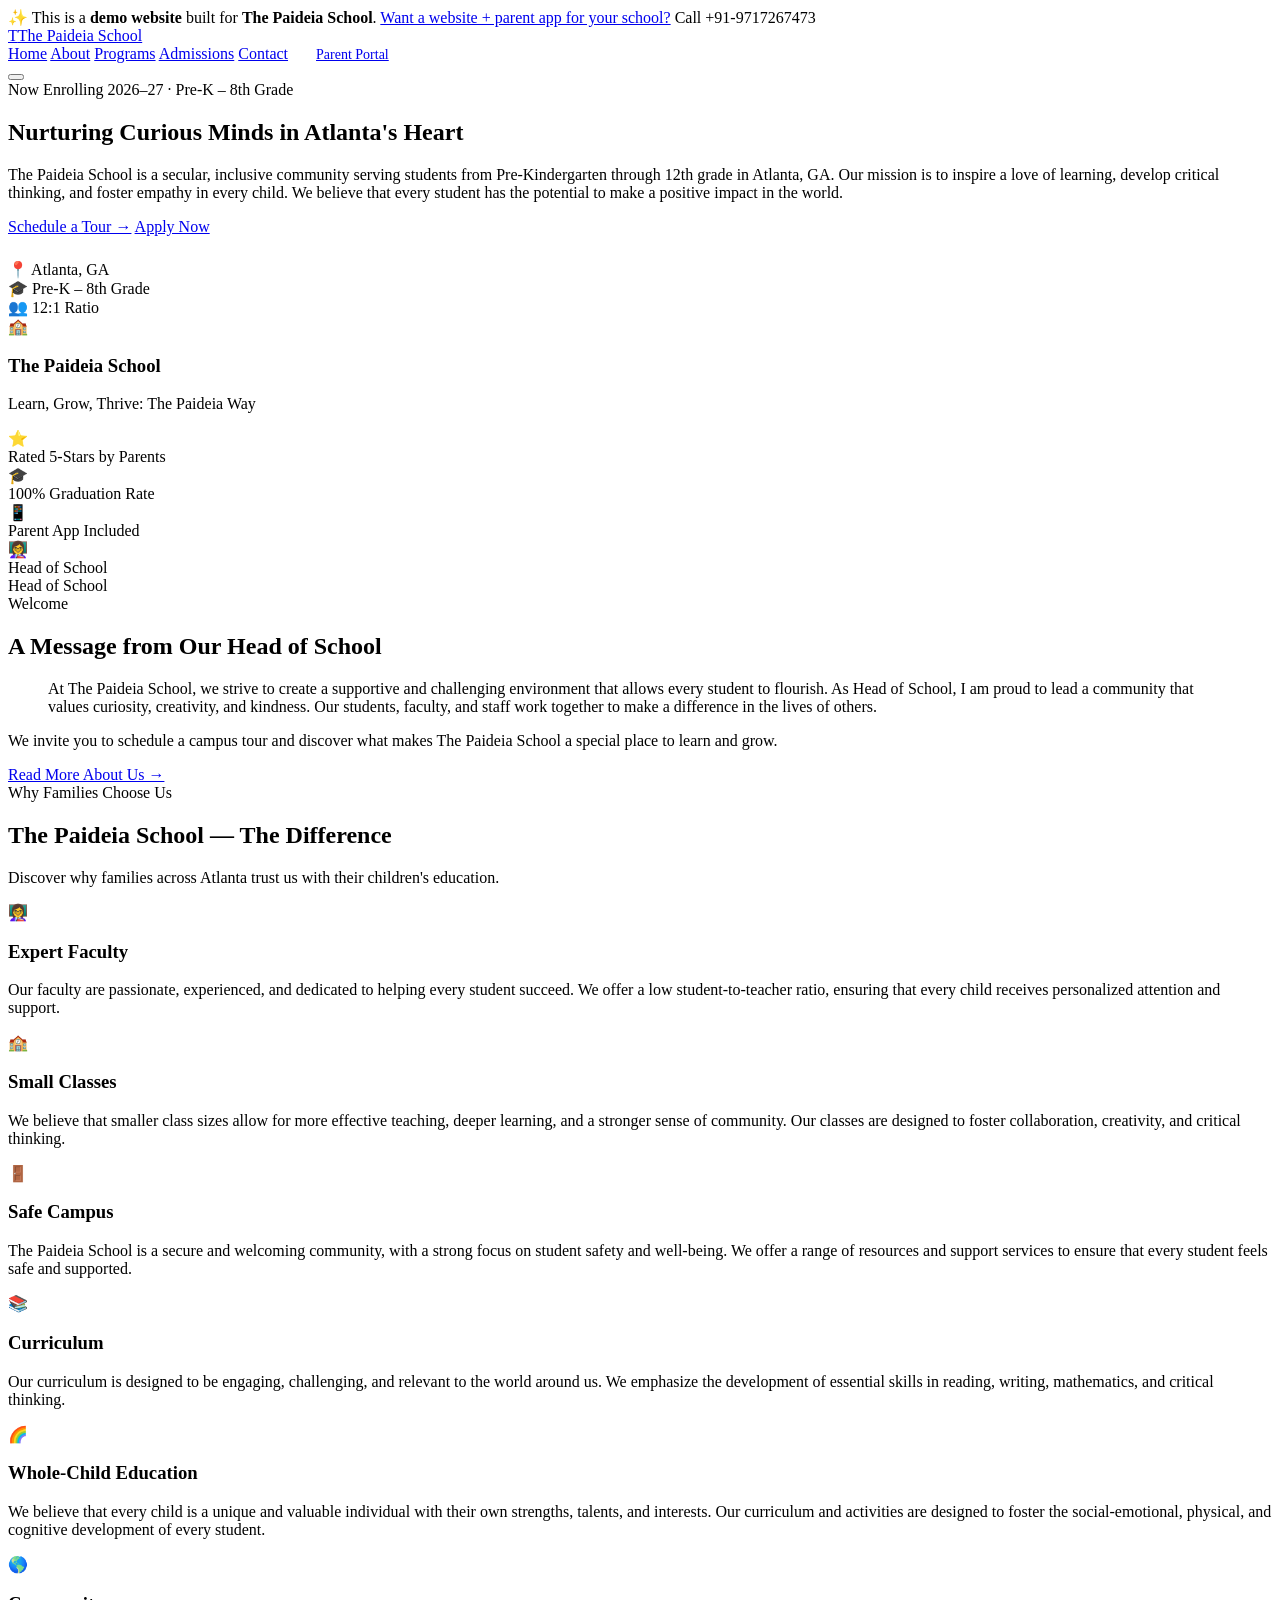
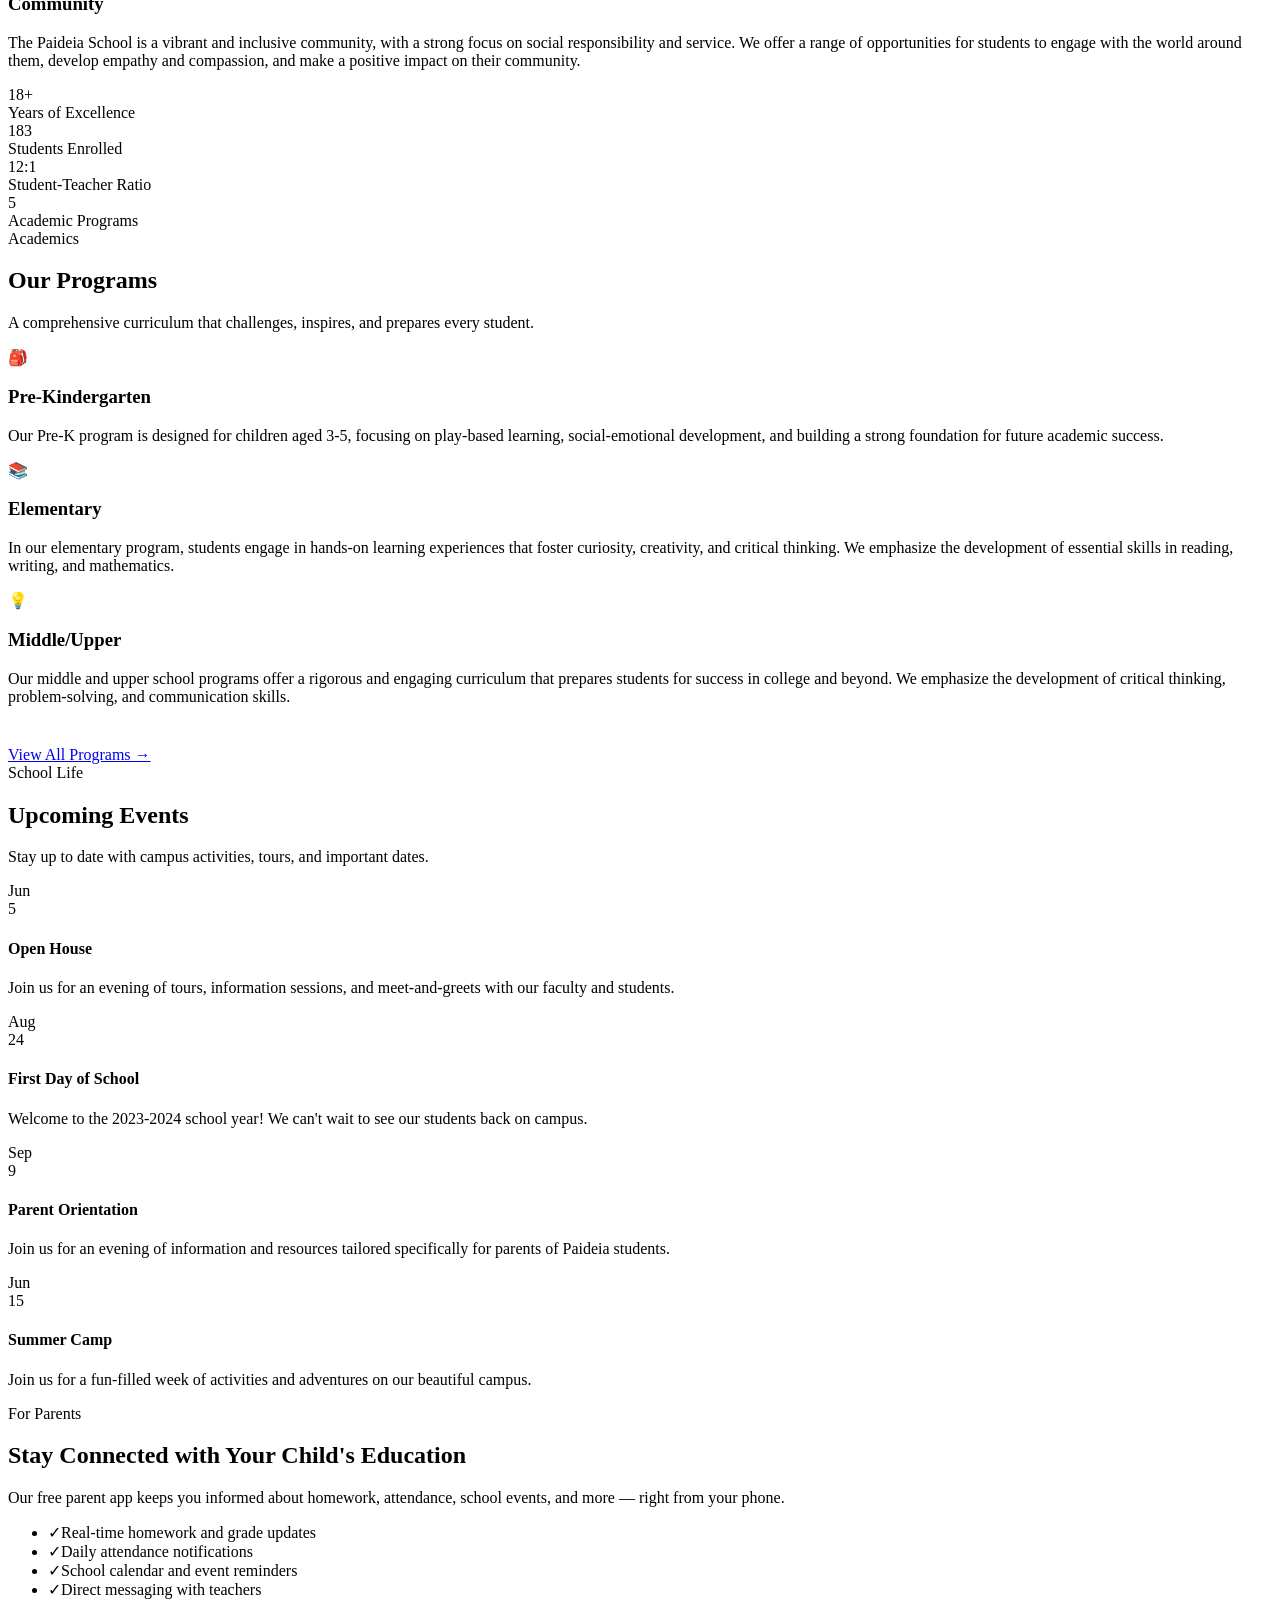
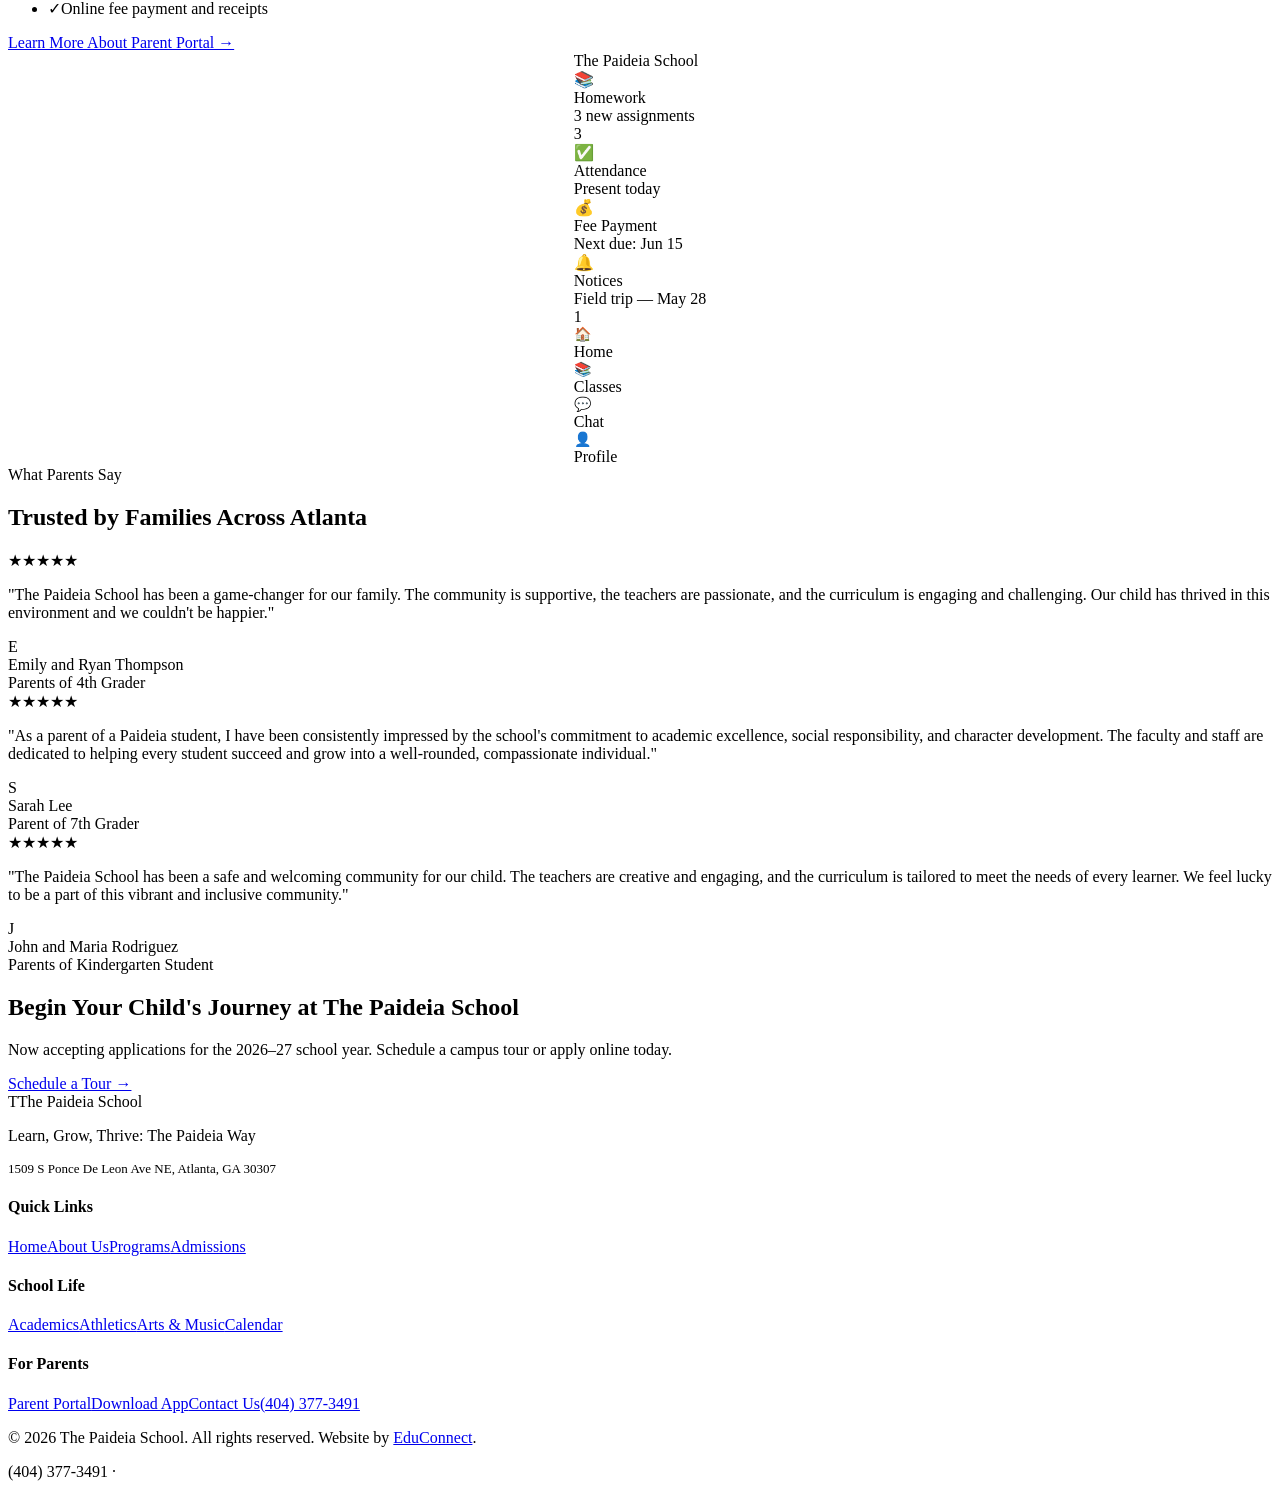
==== index.html @ 2ed0b0fa "Initial demo site for The Paideia School" ====
<!DOCTYPE html><html lang="en"><head>
  <meta charset="UTF-8"><meta name="viewport" content="width=device-width,initial-scale=1.0">
  <title>Home — The Paideia School</title>
  <meta name="description" content="Home — The Paideia School, a premier school in Atlanta, GA serving Pre-K – 8th Grade.">
  <meta property="og:title" content="Home — The Paideia School"><meta property="og:type" content="website">
  <link rel="preconnect" href="https://fonts.googleapis.com"><link rel="preconnect" href="https://fonts.gstatic.com" crossorigin>
  <link href="https://fonts.googleapis.com/css2?family=Inter:wght@400;500;600;700;800&display=swap" rel="stylesheet">
  <link rel="stylesheet" href="/styles.css"><script src="/main.js" defer></script>
</head><body><div class="demo-banner">
  ✨ This is a <strong>demo website</strong> built for <strong>The Paideia School</strong>.
  <a href="mailto:bhupender@myfirststepschool.com">Want a website + parent app for your school?</a> Call +91-9717267473
</div>
<nav class="navbar">
  <a href="/" class="logo"><span class="logo-icon">T</span>The Paideia School</a>
  <div class="nav-links">
    <a href="/">Home</a>
    <a href="/about.html">About</a>
    <a href="/programs.html">Programs</a>
    <a href="/admissions.html">Admissions</a>
    <a href="/contact.html">Contact</a>
    <a href="/parents.html" class="btn btn-primary" style="padding:10px 24px;font-size:14px">Parent Portal</a>
  </div>
  <button class="hamburger" aria-label="Toggle menu"><span></span><span></span><span></span></button>
</nav><main>
<section class="hero"><div class="container"><div class="hero-inner">
  <div class="hero-content">
    <div class="badge animate-on-scroll mb-6">Now Enrolling 2026–27 · Pre-K – 8th Grade</div>
    <h1 class="heading-xl animate-on-scroll mb-6">Nurturing Curious Minds in Atlanta's Heart</h1>
    <p class="text-lg text-muted animate-on-scroll mb-8">The Paideia School is a secular, inclusive community serving students from Pre-Kindergarten through 12th grade in Atlanta, GA. Our mission is to inspire a love of learning, develop critical thinking, and foster empathy in every child. We believe that every student has the potential to make a positive impact in the world.</p>
    <div class="hero-actions animate-on-scroll">
      <a href="/admissions.html" class="btn btn-primary btn-lg">Schedule a Tour →</a>
      <a href="/admissions.html" class="btn btn-outline btn-lg">Apply Now</a>
    </div>
    <div class="hero-info-cards animate-on-scroll" style="margin-top:24px">
      <div class="info-chip"><span class="ic-icon">📍</span> Atlanta, GA</div>
      <div class="info-chip"><span class="ic-icon">🎓</span> Pre-K – 8th Grade</div>
      <div class="info-chip"><span class="ic-icon">👥</span> 12:1 Ratio</div>
    </div>
  </div>
  <div class="hero-visual animate-on-scroll">
    <div class="school-illustration"><div class="school-illustration-inner">
      <div class="school-building">🏫</div><h3>The Paideia School</h3><p>Learn, Grow, Thrive: The Paideia Way</p>
    </div></div>
    <div class="float-card card-1"><div class="fc-icon green">⭐</div>Rated 5-Stars by Parents</div>
    <div class="float-card card-2"><div class="fc-icon blue">🎓</div>100% Graduation Rate</div>
    <div class="float-card card-3"><div class="fc-icon purple">📱</div>Parent App Included</div>
  </div>
</div></div></section>

<section class="welcome-section section-padding"><div class="container"><div class="welcome-grid">
  <div class="principal-card animate-on-scroll">
    <div class="principal-avatar">👩‍🏫</div>
    <div class="principal-name">Head of School</div><div class="principal-title">Head of School</div>
  </div>
  <div class="welcome-text animate-on-scroll">
    <div class="badge mb-4">Welcome</div>
    <h2 class="heading-lg mb-6">A Message from Our Head of School</h2>
    <blockquote>At The Paideia School, we strive to create a supportive and challenging environment that allows every student to flourish. As Head of School, I am proud to lead a community that values curiosity, creativity, and kindness. Our students, faculty, and staff work together to make a difference in the lives of others.</blockquote>
    <p>We invite you to schedule a campus tour and discover what makes The Paideia School a special place to learn and grow.</p>
    <a href="/about.html" class="btn btn-outline" style="margin-top:20px">Read More About Us →</a>
  </div>
</div></div></section>

<section class="features-section section-padding"><div class="container">
  <div class="text-center mb-16">
    <div class="badge animate-on-scroll mb-4">Why Families Choose Us</div>
    <h2 class="heading-lg animate-on-scroll mb-4">The Paideia School — The Difference</h2>
    <p class="text-lg text-muted max-w-lg mx-auto animate-on-scroll">Discover why families across Atlanta trust us with their children's education.</p>
  </div>
  <div class="features-grid">
      <div class="feature-card animate-on-scroll stagger-1">
        <div class="feature-icon">👩‍🏫</div><h3>Expert Faculty</h3><p>Our faculty are passionate, experienced, and dedicated to helping every student succeed. We offer a low student-to-teacher ratio, ensuring that every child receives personalized attention and support.</p>
      </div>
      <div class="feature-card animate-on-scroll stagger-2">
        <div class="feature-icon">🏫</div><h3>Small Classes</h3><p>We believe that smaller class sizes allow for more effective teaching, deeper learning, and a stronger sense of community. Our classes are designed to foster collaboration, creativity, and critical thinking.</p>
      </div>
      <div class="feature-card animate-on-scroll stagger-3">
        <div class="feature-icon">🚪</div><h3>Safe Campus</h3><p>The Paideia School is a secure and welcoming community, with a strong focus on student safety and well-being. We offer a range of resources and support services to ensure that every student feels safe and supported.</p>
      </div>
      <div class="feature-card animate-on-scroll stagger-4">
        <div class="feature-icon">📚</div><h3>Curriculum</h3><p>Our curriculum is designed to be engaging, challenging, and relevant to the world around us. We emphasize the development of essential skills in reading, writing, mathematics, and critical thinking.</p>
      </div>
      <div class="feature-card animate-on-scroll stagger-5">
        <div class="feature-icon">🌈</div><h3>Whole-Child Education</h3><p>We believe that every child is a unique and valuable individual with their own strengths, talents, and interests. Our curriculum and activities are designed to foster the social-emotional, physical, and cognitive development of every student.</p>
      </div>
      <div class="feature-card animate-on-scroll stagger-6">
        <div class="feature-icon">🌎</div><h3>Community</h3><p>The Paideia School is a vibrant and inclusive community, with a strong focus on social responsibility and service. We offer a range of opportunities for students to engage with the world around them, develop empathy and compassion, and make a positive impact on their community.</p>
      </div></div>
</div></section>

<section class="stats-section"><div class="container"><div class="stats-grid">
  <div class="animate-on-scroll stagger-1"><div class="stat-value" data-count="20" data-suffix="+">0+</div><div class="stat-label">Years of Excellence</div></div>
  <div class="animate-on-scroll stagger-2"><div class="stat-value" data-count="200">0</div><div class="stat-label">Students Enrolled</div></div>
  <div class="animate-on-scroll stagger-3"><div class="stat-value">12:1</div><div class="stat-label">Student-Teacher Ratio</div></div>
  <div class="animate-on-scroll stagger-4"><div class="stat-value" data-count="6">0</div><div class="stat-label">Academic Programs</div></div>
</div></div></section>

<section class="programs-section section-padding"><div class="container">
  <div class="text-center mb-16">
    <div class="badge animate-on-scroll mb-4">Academics</div>
    <h2 class="heading-lg animate-on-scroll mb-4">Our Programs</h2>
    <p class="text-lg text-muted max-w-lg mx-auto animate-on-scroll">A comprehensive curriculum that challenges, inspires, and prepares every student.</p>
  </div>
  <div class="programs-grid">
      <div class="program-card animate-on-scroll stagger-1">
        <div class="program-icon">🎒</div><h3>Pre-Kindergarten</h3><p>Our Pre-K program is designed for children aged 3-5, focusing on play-based learning, social-emotional development, and building a strong foundation for future academic success.</p>
      </div>
      <div class="program-card animate-on-scroll stagger-2">
        <div class="program-icon">📚</div><h3>Elementary</h3><p>In our elementary program, students engage in hands-on learning experiences that foster curiosity, creativity, and critical thinking. We emphasize the development of essential skills in reading, writing, and mathematics.</p>
      </div>
      <div class="program-card animate-on-scroll stagger-3">
        <div class="program-icon">💡</div><h3>Middle/Upper</h3><p>Our middle and upper school programs offer a rigorous and engaging curriculum that prepares students for success in college and beyond. We emphasize the development of critical thinking, problem-solving, and communication skills.</p>
      </div></div>
  <div class="text-center animate-on-scroll" style="margin-top:40px"><a href="/programs.html" class="btn btn-outline">View All Programs →</a></div>
</div></section>

<section class="events-section section-padding"><div class="container">
  <div class="text-center mb-16">
    <div class="badge animate-on-scroll mb-4">School Life</div>
    <h2 class="heading-lg animate-on-scroll mb-4">Upcoming Events</h2>
    <p class="text-lg text-muted max-w-lg mx-auto animate-on-scroll">Stay up to date with campus activities, tours, and important dates.</p>
  </div>
  <div class="events-grid"><div class="event-card animate-on-scroll stagger-1">
        <div class="event-date"><div class="month">Jun</div><div class="day">5</div></div>
        <div class="event-info"><h4>Open House</h4><p>Join us for an evening of tours, information sessions, and meet-and-greets with our faculty and students.</p></div>
      </div><div class="event-card animate-on-scroll stagger-2">
        <div class="event-date"><div class="month">Aug</div><div class="day">24</div></div>
        <div class="event-info"><h4>First Day of School</h4><p>Welcome to the 2023-2024 school year! We can't wait to see our students back on campus.</p></div>
      </div><div class="event-card animate-on-scroll stagger-3">
        <div class="event-date"><div class="month">Sep</div><div class="day">9</div></div>
        <div class="event-info"><h4>Parent Orientation</h4><p>Join us for an evening of information and resources tailored specifically for parents of Paideia students.</p></div>
      </div><div class="event-card animate-on-scroll stagger-4">
        <div class="event-date"><div class="month">Jun</div><div class="day">15</div></div>
        <div class="event-info"><h4>Summer Camp</h4><p>Join us for a fun-filled week of activities and adventures on our beautiful campus.</p></div>
      </div></div>
</div></section>

<section class="portal-section section-padding"><div class="container"><div class="portal-grid">
  <div>
    <div class="badge accent animate-on-scroll mb-4">For Parents</div>
    <h2 class="heading-lg animate-on-scroll mb-4">Stay Connected with Your Child's Education</h2>
    <p class="text-lg text-muted animate-on-scroll mb-8">Our free parent app keeps you informed about homework, attendance, school events, and more — right from your phone.</p>
    <ul class="portal-features animate-on-scroll">
      <li><span class="pf-icon">✓</span>Real-time homework and grade updates</li>
      <li><span class="pf-icon">✓</span>Daily attendance notifications</li>
      <li><span class="pf-icon">✓</span>School calendar and event reminders</li>
      <li><span class="pf-icon">✓</span>Direct messaging with teachers</li>
      <li><span class="pf-icon">✓</span>Online fee payment and receipts</li>
    </ul>
    <a href="/parents.html" class="btn btn-primary animate-on-scroll" style="margin-top:24px">Learn More About Parent Portal →</a>
  </div>
  <div class="animate-on-scroll" style="display:flex;justify-content:center">
    <div class="phone-mockup"><div class="phone-screen">
      <div class="phone-status-bar">The Paideia School</div>
      <div class="phone-screen-content">
        <div class="phone-nav-item"><div class="phone-nav-icon blue">📚</div><div><div class="phone-nav-label">Homework</div><div class="phone-nav-sub">3 new assignments</div></div><div class="phone-badge">3</div></div>
        <div class="phone-nav-item"><div class="phone-nav-icon green">✅</div><div><div class="phone-nav-label">Attendance</div><div class="phone-nav-sub">Present today</div></div></div>
        <div class="phone-nav-item"><div class="phone-nav-icon purple">💰</div><div><div class="phone-nav-label">Fee Payment</div><div class="phone-nav-sub">Next due: Jun 15</div></div></div>
        <div class="phone-nav-item"><div class="phone-nav-icon orange">🔔</div><div><div class="phone-nav-label">Notices</div><div class="phone-nav-sub">Field trip — May 28</div></div><div class="phone-badge">1</div></div>
      </div>
      <div class="phone-bottom-bar">
        <div class="phone-tab active"><div style="font-size:14px">🏠</div>Home</div>
        <div class="phone-tab"><div style="font-size:14px">📚</div>Classes</div>
        <div class="phone-tab"><div style="font-size:14px">💬</div>Chat</div>
        <div class="phone-tab"><div style="font-size:14px">👤</div>Profile</div>
      </div>
    </div></div>
  </div>
</div></div></section>

<section class="testimonials-section section-padding"><div class="container">
  <div class="text-center mb-16">
    <div class="badge animate-on-scroll mb-4">What Parents Say</div>
    <h2 class="heading-lg animate-on-scroll mb-4">Trusted by Families Across Atlanta</h2>
  </div>
  <div class="testimonials-grid">
      <div class="testimonial-card animate-on-scroll stagger-1">
        <div class="stars"><span class="star">★</span><span class="star">★</span><span class="star">★</span><span class="star">★</span><span class="star">★</span></div>
        <p class="testimonial-text">"The Paideia School has been a game-changer for our family. The community is supportive, the teachers are passionate, and the curriculum is engaging and challenging. Our child has thrived in this environment and we couldn't be happier."</p>
        <div class="testimonial-author"><div class="author-avatar">E</div>
        <div class="author-info"><div class="author-name">Emily and Ryan Thompson</div><div class="author-role">Parents of 4th Grader</div></div></div>
      </div>
      <div class="testimonial-card animate-on-scroll stagger-2">
        <div class="stars"><span class="star">★</span><span class="star">★</span><span class="star">★</span><span class="star">★</span><span class="star">★</span></div>
        <p class="testimonial-text">"As a parent of a Paideia student, I have been consistently impressed by the school's commitment to academic excellence, social responsibility, and character development. The faculty and staff are dedicated to helping every student succeed and grow into a well-rounded, compassionate individual."</p>
        <div class="testimonial-author"><div class="author-avatar">S</div>
        <div class="author-info"><div class="author-name">Sarah Lee</div><div class="author-role">Parent of 7th Grader</div></div></div>
      </div>
      <div class="testimonial-card animate-on-scroll stagger-3">
        <div class="stars"><span class="star">★</span><span class="star">★</span><span class="star">★</span><span class="star">★</span><span class="star">★</span></div>
        <p class="testimonial-text">"The Paideia School has been a safe and welcoming community for our child. The teachers are creative and engaging, and the curriculum is tailored to meet the needs of every learner. We feel lucky to be a part of this vibrant and inclusive community."</p>
        <div class="testimonial-author"><div class="author-avatar">J</div>
        <div class="author-info"><div class="author-name">John and Maria Rodriguez</div><div class="author-role">Parents of Kindergarten Student</div></div></div>
      </div></div>
</div></section>

<section class="cta-section"><div class="container"><div class="cta-content animate-on-scroll">
  <h2>Begin Your Child's Journey at The Paideia School</h2>
  <p>Now accepting applications for the 2026–27 school year. Schedule a campus tour or apply online today.</p>
  <div class="cta-actions">
    <a href="/admissions.html" class="btn btn-white btn-lg">Schedule a Tour →</a>
    <a href="tel:(404) 377-3491" class="btn btn-lg" style="background:rgba(255,255,255,.15);color:white;border:1px solid rgba(255,255,255,.3)">Call (404) 377-3491</a>
  </div>
</div></div></section>
</main><footer class="footer">
  <div class="container">
    <div class="footer-grid">
      <div class="footer-brand">
        <div class="logo" style="margin-bottom:8px"><span class="logo-icon">T</span>The Paideia School</div>
        <p>Learn, Grow, Thrive: The Paideia Way</p>
        <p style="margin-top:12px;font-size:13px">1509 S Ponce De Leon Ave NE, Atlanta, GA 30307</p>
      </div>
      <div class="footer-col"><h4>Quick Links</h4><a href="/">Home</a><a href="/about.html">About Us</a><a href="/programs.html">Programs</a><a href="/admissions.html">Admissions</a></div>
      <div class="footer-col"><h4>School Life</h4><a href="/programs.html">Academics</a><a href="/programs.html">Athletics</a><a href="/programs.html">Arts &amp; Music</a><a href="/contact.html">Calendar</a></div>
      <div class="footer-col"><h4>For Parents</h4><a href="/parents.html">Parent Portal</a><a href="/parents.html">Download App</a><a href="/contact.html">Contact Us</a><a href="tel:(404) 377-3491">(404) 377-3491</a></div>
    </div>
    <div class="footer-bottom">
      <p>&copy; 2026 The Paideia School. All rights reserved. Website by <a href="mailto:bhupender@myfirststepschool.com">EduConnect</a>.</p>
      <p>(404) 377-3491 &middot; <a href="mailto:"></a></p>
    </div>
  </div>
</footer></body></html>
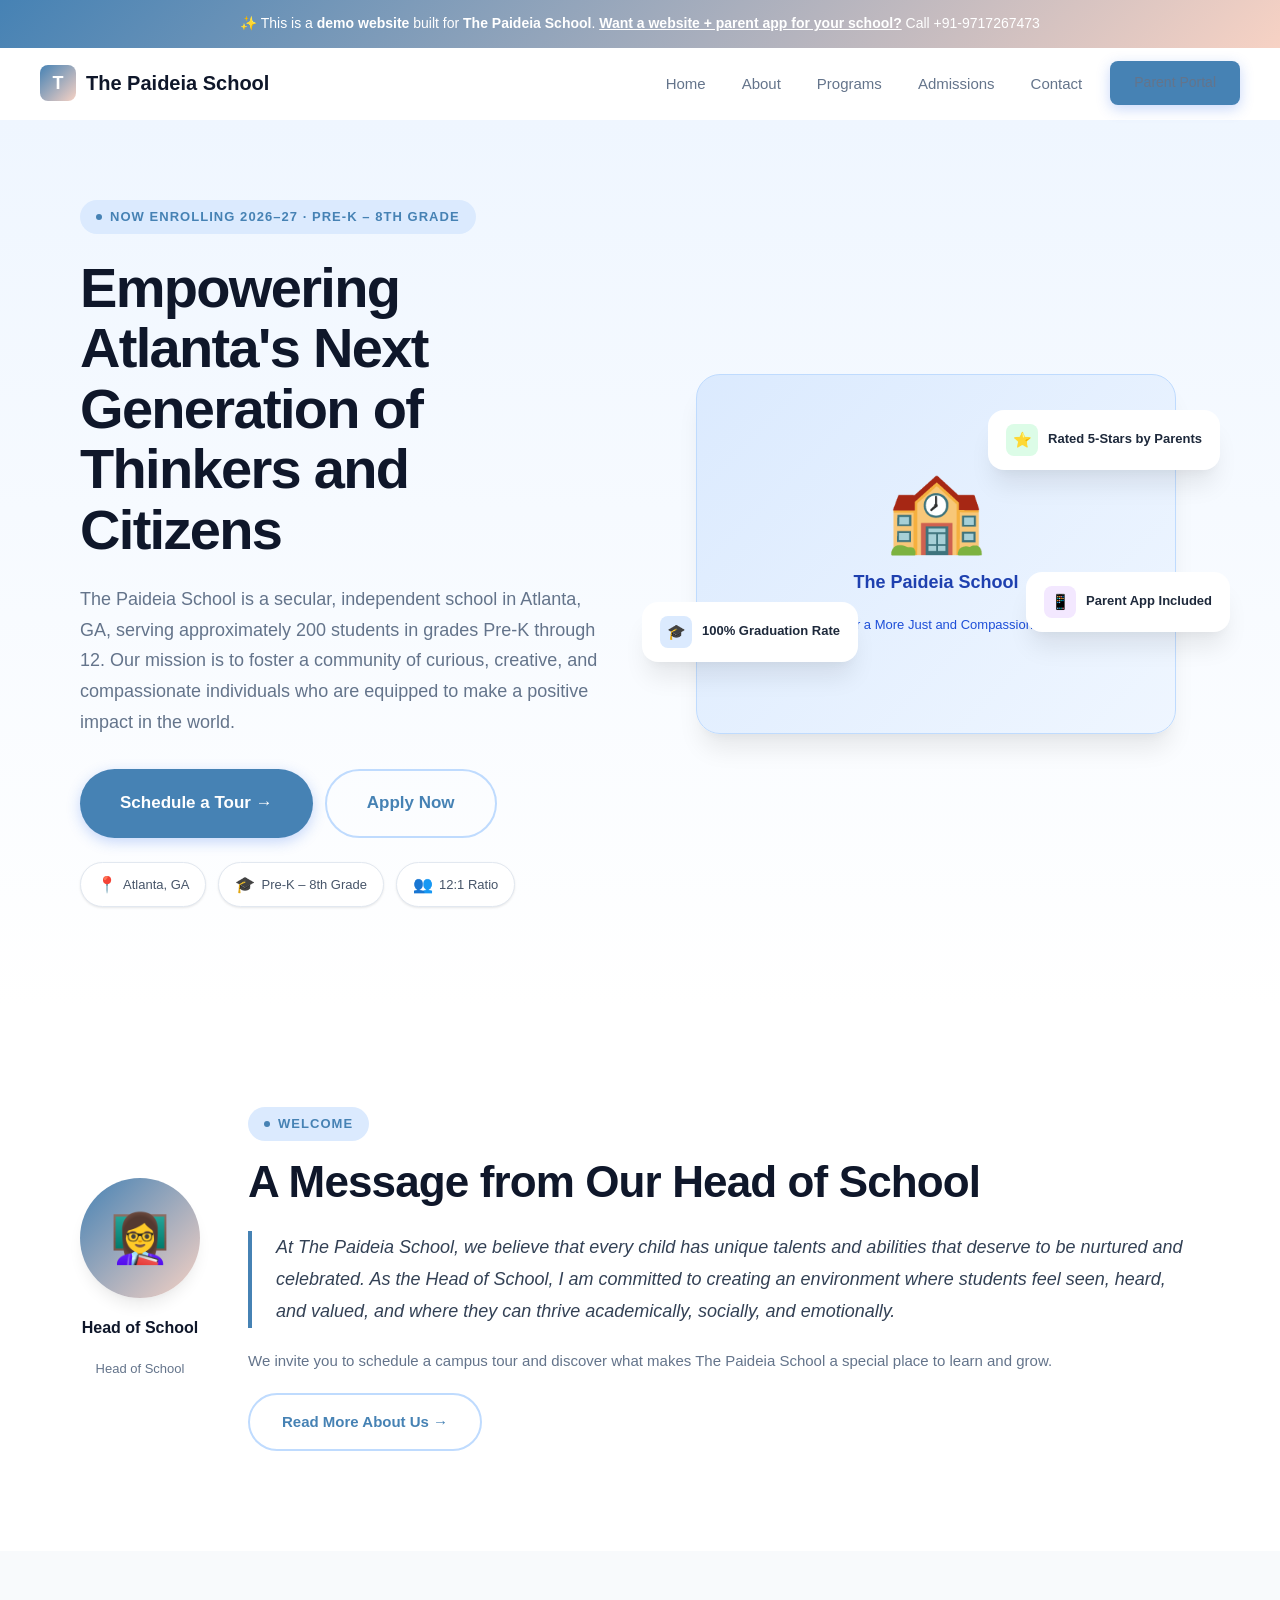
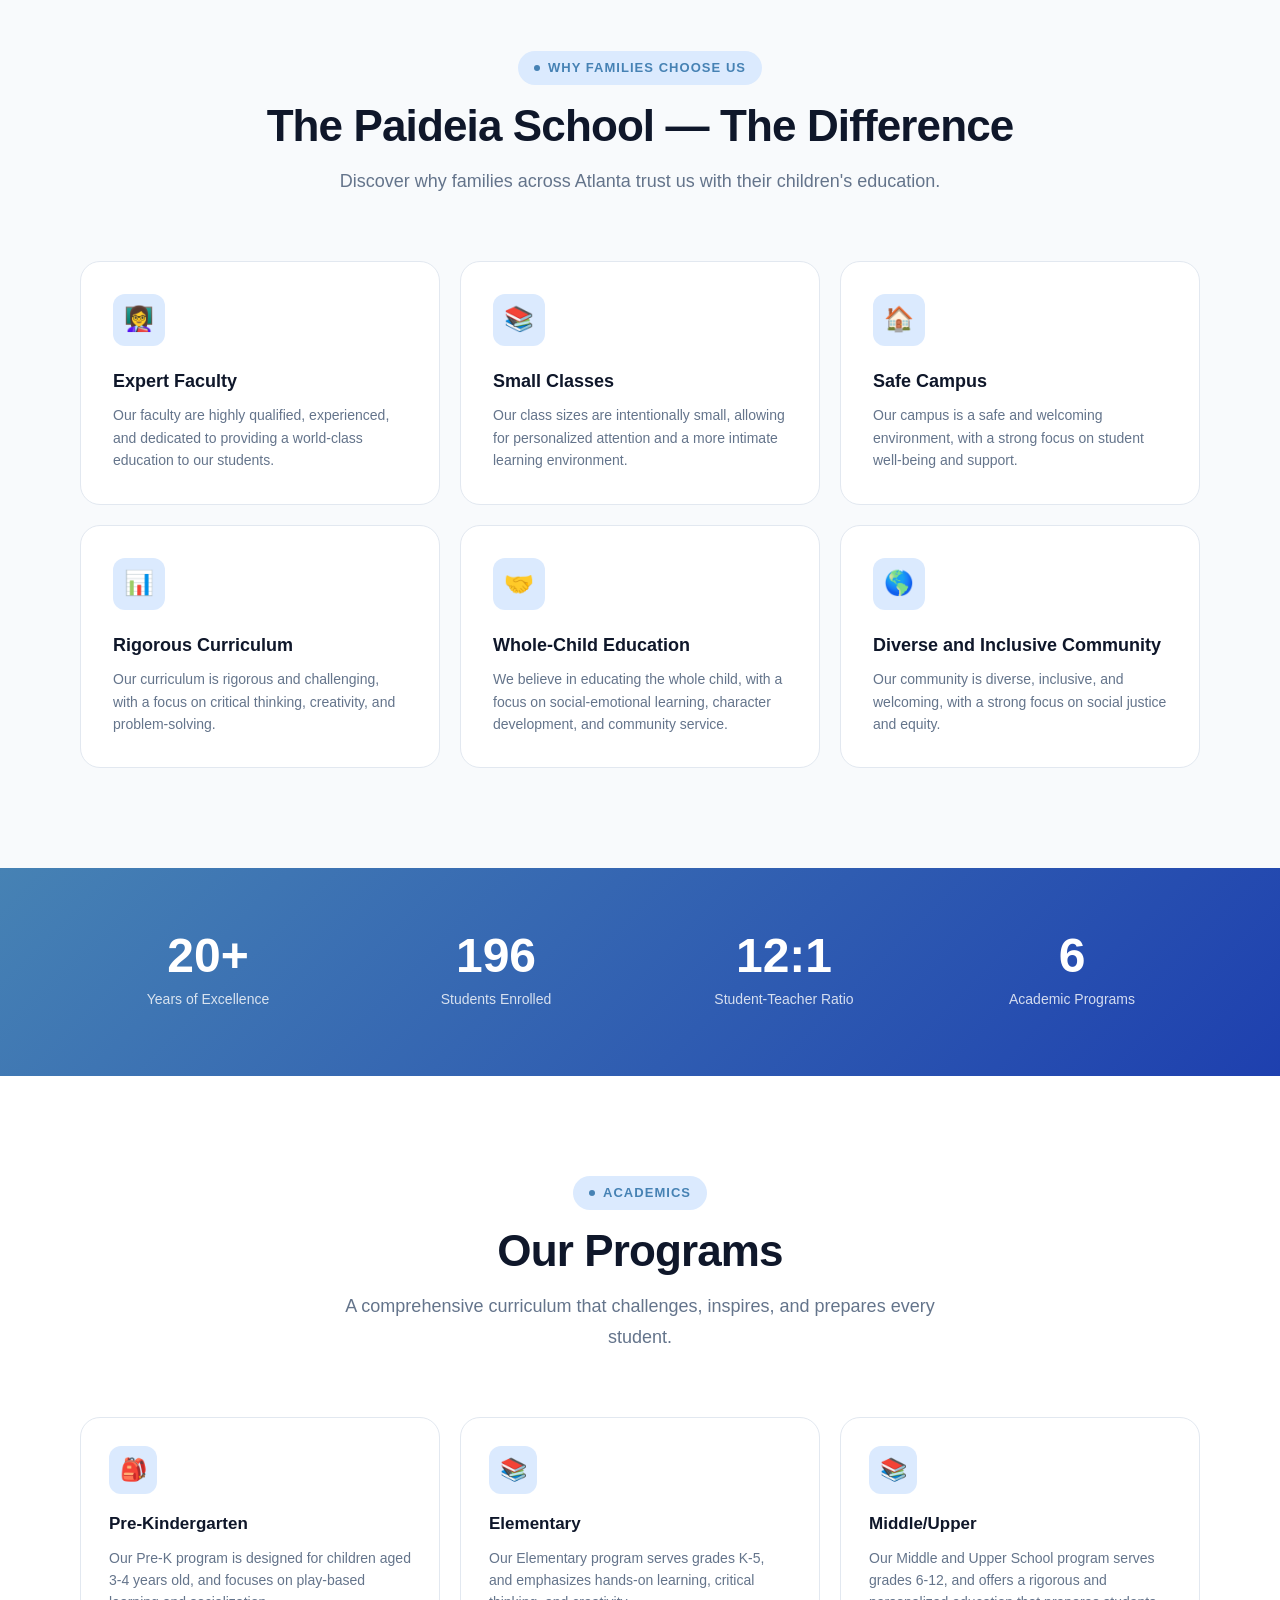
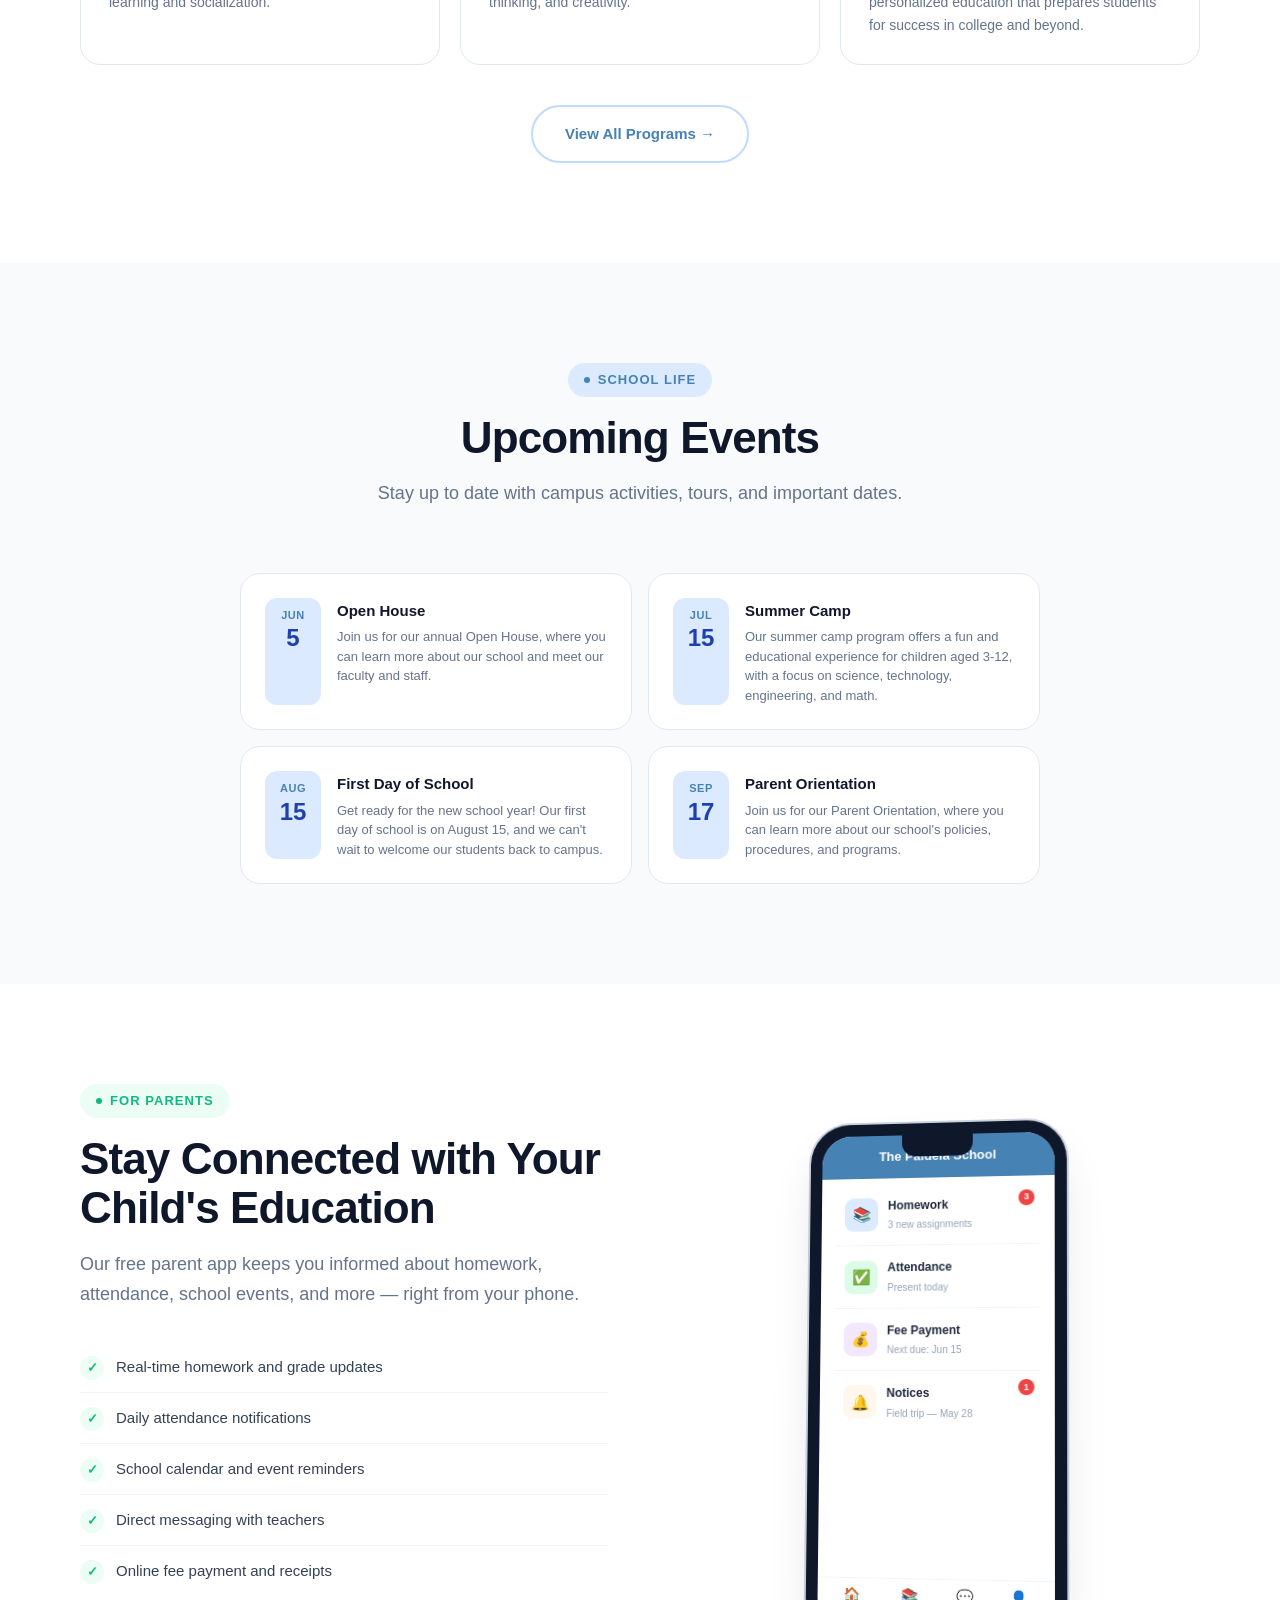
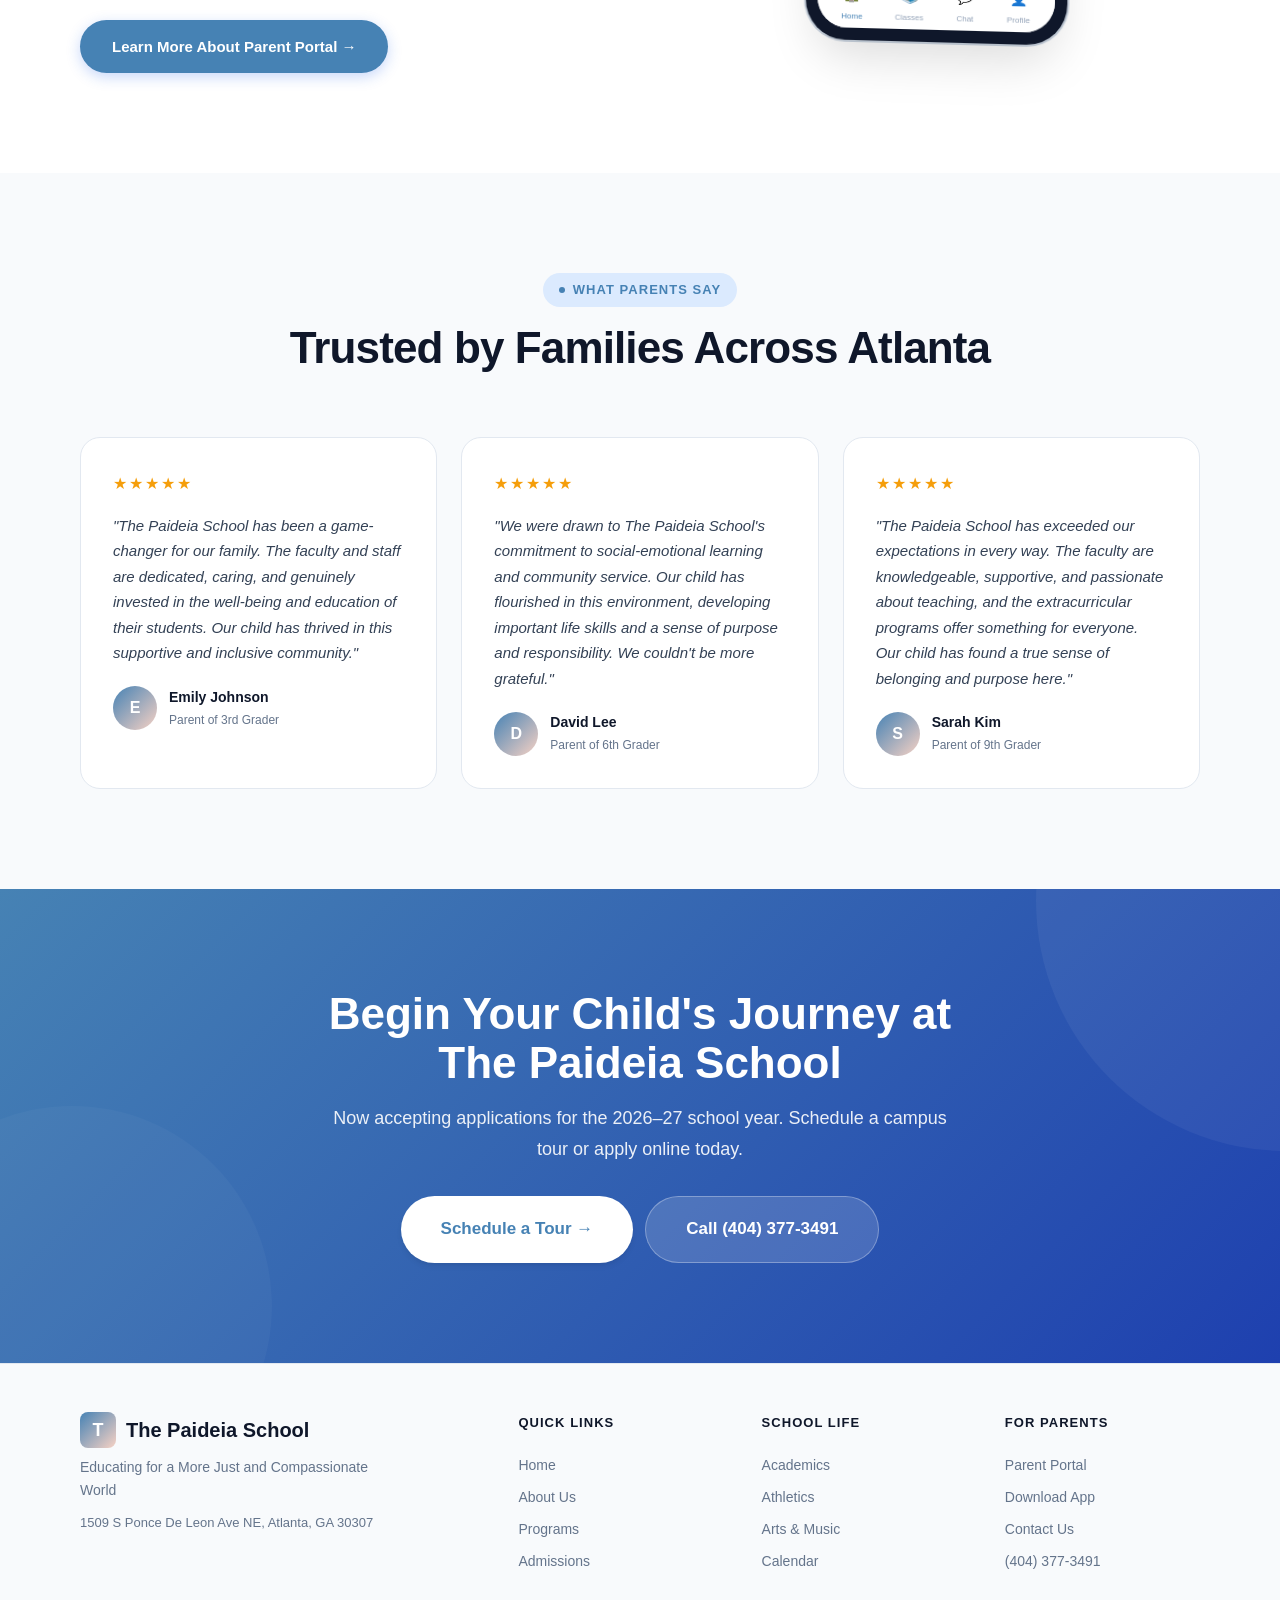
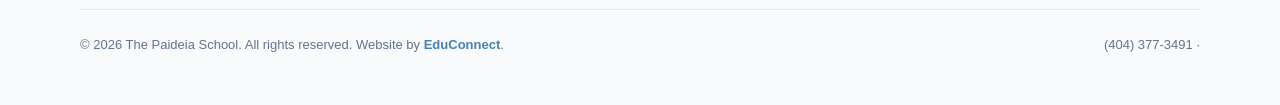
==== commit c00c79d3: "Initial demo site for The Paideia School" ====
--- a/index.html
+++ b/index.html
@@ -25,8 +25,8 @@
 <section class="hero"><div class="container"><div class="hero-inner">
   <div class="hero-content">
     <div class="badge animate-on-scroll mb-6">Now Enrolling 2026–27 · Pre-K – 8th Grade</div>
-    <h1 class="heading-xl animate-on-scroll mb-6">Nurturing Curious Minds in Atlanta's Heart</h1>
-    <p class="text-lg text-muted animate-on-scroll mb-8">The Paideia School is a secular, inclusive community serving students from Pre-Kindergarten through 12th grade in Atlanta, GA. Our mission is to inspire a love of learning, develop critical thinking, and foster empathy in every child. We believe that every student has the potential to make a positive impact in the world.</p>
+    <h1 class="heading-xl animate-on-scroll mb-6">Empowering Atlanta's Next Generation of Thinkers and Citizens</h1>
+    <p class="text-lg text-muted animate-on-scroll mb-8">The Paideia School is a secular, independent school in Atlanta, GA, serving approximately 200 students in grades Pre-K through 12. Our mission is to foster a community of curious, creative, and compassionate individuals who are equipped to make a positive impact in the world.</p>
     <div class="hero-actions animate-on-scroll">
       <a href="/admissions.html" class="btn btn-primary btn-lg">Schedule a Tour →</a>
       <a href="/admissions.html" class="btn btn-outline btn-lg">Apply Now</a>
@@ -39,7 +39,7 @@
   </div>
   <div class="hero-visual animate-on-scroll">
     <div class="school-illustration"><div class="school-illustration-inner">
-      <div class="school-building">🏫</div><h3>The Paideia School</h3><p>Learn, Grow, Thrive: The Paideia Way</p>
+      <div class="school-building">🏫</div><h3>The Paideia School</h3><p>Educating for a More Just and Compassionate World</p>
     </div></div>
     <div class="float-card card-1"><div class="fc-icon green">⭐</div>Rated 5-Stars by Parents</div>
     <div class="float-card card-2"><div class="fc-icon blue">🎓</div>100% Graduation Rate</div>
@@ -55,7 +55,7 @@
   <div class="welcome-text animate-on-scroll">
     <div class="badge mb-4">Welcome</div>
     <h2 class="heading-lg mb-6">A Message from Our Head of School</h2>
-    <blockquote>At The Paideia School, we strive to create a supportive and challenging environment that allows every student to flourish. As Head of School, I am proud to lead a community that values curiosity, creativity, and kindness. Our students, faculty, and staff work together to make a difference in the lives of others.</blockquote>
+    <blockquote>At The Paideia School, we believe that every child has unique talents and abilities that deserve to be nurtured and celebrated. As the Head of School, I am committed to creating an environment where students feel seen, heard, and valued, and where they can thrive academically, socially, and emotionally.</blockquote>
     <p>We invite you to schedule a campus tour and discover what makes The Paideia School a special place to learn and grow.</p>
     <a href="/about.html" class="btn btn-outline" style="margin-top:20px">Read More About Us →</a>
   </div>
@@ -69,22 +69,22 @@
   </div>
   <div class="features-grid">
       <div class="feature-card animate-on-scroll stagger-1">
-        <div class="feature-icon">👩‍🏫</div><h3>Expert Faculty</h3><p>Our faculty are passionate, experienced, and dedicated to helping every student succeed. We offer a low student-to-teacher ratio, ensuring that every child receives personalized attention and support.</p>
+        <div class="feature-icon">👩‍🏫</div><h3>Expert Faculty</h3><p>Our faculty are highly qualified, experienced, and dedicated to providing a world-class education to our students.</p>
       </div>
       <div class="feature-card animate-on-scroll stagger-2">
-        <div class="feature-icon">🏫</div><h3>Small Classes</h3><p>We believe that smaller class sizes allow for more effective teaching, deeper learning, and a stronger sense of community. Our classes are designed to foster collaboration, creativity, and critical thinking.</p>
+        <div class="feature-icon">📚</div><h3>Small Classes</h3><p>Our class sizes are intentionally small, allowing for personalized attention and a more intimate learning environment.</p>
       </div>
       <div class="feature-card animate-on-scroll stagger-3">
-        <div class="feature-icon">🚪</div><h3>Safe Campus</h3><p>The Paideia School is a secure and welcoming community, with a strong focus on student safety and well-being. We offer a range of resources and support services to ensure that every student feels safe and supported.</p>
+        <div class="feature-icon">🏠</div><h3>Safe Campus</h3><p>Our campus is a safe and welcoming environment, with a strong focus on student well-being and support.</p>
       </div>
       <div class="feature-card animate-on-scroll stagger-4">
-        <div class="feature-icon">📚</div><h3>Curriculum</h3><p>Our curriculum is designed to be engaging, challenging, and relevant to the world around us. We emphasize the development of essential skills in reading, writing, mathematics, and critical thinking.</p>
+        <div class="feature-icon">📊</div><h3>Rigorous Curriculum</h3><p>Our curriculum is rigorous and challenging, with a focus on critical thinking, creativity, and problem-solving.</p>
       </div>
       <div class="feature-card animate-on-scroll stagger-5">
-        <div class="feature-icon">🌈</div><h3>Whole-Child Education</h3><p>We believe that every child is a unique and valuable individual with their own strengths, talents, and interests. Our curriculum and activities are designed to foster the social-emotional, physical, and cognitive development of every student.</p>
+        <div class="feature-icon">🤝</div><h3>Whole-Child Education</h3><p>We believe in educating the whole child, with a focus on social-emotional learning, character development, and community service.</p>
       </div>
       <div class="feature-card animate-on-scroll stagger-6">
-        <div class="feature-icon">🌎</div><h3>Community</h3><p>The Paideia School is a vibrant and inclusive community, with a strong focus on social responsibility and service. We offer a range of opportunities for students to engage with the world around them, develop empathy and compassion, and make a positive impact on their community.</p>
+        <div class="feature-icon">🌎</div><h3>Diverse and Inclusive Community</h3><p>Our community is diverse, inclusive, and welcoming, with a strong focus on social justice and equity.</p>
       </div></div>
 </div></section>
 
@@ -103,13 +103,13 @@
   </div>
   <div class="programs-grid">
       <div class="program-card animate-on-scroll stagger-1">
-        <div class="program-icon">🎒</div><h3>Pre-Kindergarten</h3><p>Our Pre-K program is designed for children aged 3-5, focusing on play-based learning, social-emotional development, and building a strong foundation for future academic success.</p>
+        <div class="program-icon">🎒</div><h3>Pre-Kindergarten</h3><p>Our Pre-K program is designed for children aged 3-4 years old, and focuses on play-based learning and socialization.</p>
       </div>
       <div class="program-card animate-on-scroll stagger-2">
-        <div class="program-icon">📚</div><h3>Elementary</h3><p>In our elementary program, students engage in hands-on learning experiences that foster curiosity, creativity, and critical thinking. We emphasize the development of essential skills in reading, writing, and mathematics.</p>
+        <div class="program-icon">📚</div><h3>Elementary</h3><p>Our Elementary program serves grades K-5, and emphasizes hands-on learning, critical thinking, and creativity.</p>
       </div>
       <div class="program-card animate-on-scroll stagger-3">
-        <div class="program-icon">💡</div><h3>Middle/Upper</h3><p>Our middle and upper school programs offer a rigorous and engaging curriculum that prepares students for success in college and beyond. We emphasize the development of critical thinking, problem-solving, and communication skills.</p>
+        <div class="program-icon">📚</div><h3>Middle/Upper</h3><p>Our Middle and Upper School program serves grades 6-12, and offers a rigorous and personalized education that prepares students for success in college and beyond.</p>
       </div></div>
   <div class="text-center animate-on-scroll" style="margin-top:40px"><a href="/programs.html" class="btn btn-outline">View All Programs →</a></div>
 </div></section>
@@ -122,16 +122,16 @@
   </div>
   <div class="events-grid"><div class="event-card animate-on-scroll stagger-1">
         <div class="event-date"><div class="month">Jun</div><div class="day">5</div></div>
-        <div class="event-info"><h4>Open House</h4><p>Join us for an evening of tours, information sessions, and meet-and-greets with our faculty and students.</p></div>
+        <div class="event-info"><h4>Open House</h4><p>Join us for our annual Open House, where you can learn more about our school and meet our faculty and staff.</p></div>
       </div><div class="event-card animate-on-scroll stagger-2">
-        <div class="event-date"><div class="month">Aug</div><div class="day">24</div></div>
-        <div class="event-info"><h4>First Day of School</h4><p>Welcome to the 2023-2024 school year! We can't wait to see our students back on campus.</p></div>
+        <div class="event-date"><div class="month">Jul</div><div class="day">15</div></div>
+        <div class="event-info"><h4>Summer Camp</h4><p>Our summer camp program offers a fun and educational experience for children aged 3-12, with a focus on science, technology, engineering, and math.</p></div>
       </div><div class="event-card animate-on-scroll stagger-3">
-        <div class="event-date"><div class="month">Sep</div><div class="day">9</div></div>
-        <div class="event-info"><h4>Parent Orientation</h4><p>Join us for an evening of information and resources tailored specifically for parents of Paideia students.</p></div>
+        <div class="event-date"><div class="month">Aug</div><div class="day">15</div></div>
+        <div class="event-info"><h4>First Day of School</h4><p>Get ready for the new school year! Our first day of school is on August 15, and we can't wait to welcome our students back to campus.</p></div>
       </div><div class="event-card animate-on-scroll stagger-4">
-        <div class="event-date"><div class="month">Jun</div><div class="day">15</div></div>
-        <div class="event-info"><h4>Summer Camp</h4><p>Join us for a fun-filled week of activities and adventures on our beautiful campus.</p></div>
+        <div class="event-date"><div class="month">Sep</div><div class="day">17</div></div>
+        <div class="event-info"><h4>Parent Orientation</h4><p>Join us for our Parent Orientation, where you can learn more about our school's policies, procedures, and programs.</p></div>
       </div></div>
 </div></section>
 
@@ -176,21 +176,21 @@
   <div class="testimonials-grid">
       <div class="testimonial-card animate-on-scroll stagger-1">
         <div class="stars"><span class="star">★</span><span class="star">★</span><span class="star">★</span><span class="star">★</span><span class="star">★</span></div>
-        <p class="testimonial-text">"The Paideia School has been a game-changer for our family. The community is supportive, the teachers are passionate, and the curriculum is engaging and challenging. Our child has thrived in this environment and we couldn't be happier."</p>
+        <p class="testimonial-text">"The Paideia School has been a game-changer for our family. The faculty and staff are dedicated, caring, and genuinely invested in the well-being and education of their students. Our child has thrived in this supportive and inclusive community."</p>
         <div class="testimonial-author"><div class="author-avatar">E</div>
-        <div class="author-info"><div class="author-name">Emily and Ryan Thompson</div><div class="author-role">Parents of 4th Grader</div></div></div>
+        <div class="author-info"><div class="author-name">Emily Johnson</div><div class="author-role">Parent of 3rd Grader</div></div></div>
       </div>
       <div class="testimonial-card animate-on-scroll stagger-2">
         <div class="stars"><span class="star">★</span><span class="star">★</span><span class="star">★</span><span class="star">★</span><span class="star">★</span></div>
-        <p class="testimonial-text">"As a parent of a Paideia student, I have been consistently impressed by the school's commitment to academic excellence, social responsibility, and character development. The faculty and staff are dedicated to helping every student succeed and grow into a well-rounded, compassionate individual."</p>
-        <div class="testimonial-author"><div class="author-avatar">S</div>
-        <div class="author-info"><div class="author-name">Sarah Lee</div><div class="author-role">Parent of 7th Grader</div></div></div>
+        <p class="testimonial-text">"We were drawn to The Paideia School's commitment to social-emotional learning and community service. Our child has flourished in this environment, developing important life skills and a sense of purpose and responsibility. We couldn't be more grateful."</p>
+        <div class="testimonial-author"><div class="author-avatar">D</div>
+        <div class="author-info"><div class="author-name">David Lee</div><div class="author-role">Parent of 6th Grader</div></div></div>
       </div>
       <div class="testimonial-card animate-on-scroll stagger-3">
         <div class="stars"><span class="star">★</span><span class="star">★</span><span class="star">★</span><span class="star">★</span><span class="star">★</span></div>
-        <p class="testimonial-text">"The Paideia School has been a safe and welcoming community for our child. The teachers are creative and engaging, and the curriculum is tailored to meet the needs of every learner. We feel lucky to be a part of this vibrant and inclusive community."</p>
-        <div class="testimonial-author"><div class="author-avatar">J</div>
-        <div class="author-info"><div class="author-name">John and Maria Rodriguez</div><div class="author-role">Parents of Kindergarten Student</div></div></div>
+        <p class="testimonial-text">"The Paideia School has exceeded our expectations in every way. The faculty are knowledgeable, supportive, and passionate about teaching, and the extracurricular programs offer something for everyone. Our child has found a true sense of belonging and purpose here."</p>
+        <div class="testimonial-author"><div class="author-avatar">S</div>
+        <div class="author-info"><div class="author-name">Sarah Kim</div><div class="author-role">Parent of 9th Grader</div></div></div>
       </div></div>
 </div></section>
 
@@ -207,7 +207,7 @@
     <div class="footer-grid">
       <div class="footer-brand">
         <div class="logo" style="margin-bottom:8px"><span class="logo-icon">T</span>The Paideia School</div>
-        <p>Learn, Grow, Thrive: The Paideia Way</p>
+        <p>Educating for a More Just and Compassionate World</p>
         <p style="margin-top:12px;font-size:13px">1509 S Ponce De Leon Ave NE, Atlanta, GA 30307</p>
       </div>
       <div class="footer-col"><h4>Quick Links</h4><a href="/">Home</a><a href="/about.html">About Us</a><a href="/programs.html">Programs</a><a href="/admissions.html">Admissions</a></div>
--- a/styles.css
+++ b/styles.css
@@ -0,0 +1,223 @@
+/* ===== DESIGN SYSTEM — LIGHT PROFESSIONAL ===== */
+:root{
+  --primary:#4682B4;--primary-50:#eff6ff;--primary-100:#dbeafe;--primary-200:#bfdbfe;
+  --primary-500:#4682B4;--primary-600:#1d4ed8;--primary-700:#1e40af;
+  --secondary:#F7D2C4;--accent:#10b981;--accent-50:#ecfdf5;
+  --white:#fff;--gray-50:#f8fafc;--gray-100:#f1f5f9;--gray-200:#e2e8f0;--gray-300:#cbd5e1;
+  --gray-400:#94a3b8;--gray-500:#64748b;--gray-600:#475569;--gray-700:#334155;
+  --gray-800:#1e293b;--gray-900:#0f172a;
+  --bg:var(--white);--bg-alt:var(--gray-50);--text:var(--gray-700);
+  --text-heading:var(--gray-900);--text-muted:var(--gray-500);--border:var(--gray-200);
+  --shadow-sm:0 1px 3px rgba(0,0,0,.06),0 1px 2px rgba(0,0,0,.04);
+  --shadow-md:0 4px 6px -1px rgba(0,0,0,.07),0 2px 4px -2px rgba(0,0,0,.05);
+  --shadow-lg:0 10px 15px -3px rgba(0,0,0,.08),0 4px 6px -4px rgba(0,0,0,.04);
+  --shadow-xl:0 20px 25px -5px rgba(0,0,0,.08),0 8px 10px -6px rgba(0,0,0,.04);
+  --shadow-2xl:0 25px 50px -12px rgba(0,0,0,.15);
+  --shadow-primary:0 4px 14px rgba(37,99,235,.25);
+  --radius-sm:8px;--radius-md:12px;--radius-lg:16px;--radius-xl:20px;--radius-2xl:24px;--radius-full:9999px;
+  --font:'Inter',-apple-system,BlinkMacSystemFont,'Segoe UI',sans-serif;
+}
+*,*::before,*::after{margin:0;padding:0;box-sizing:border-box}
+html{scroll-behavior:smooth;-webkit-font-smoothing:antialiased}
+body{font-family:var(--font);background:var(--bg);color:var(--text);line-height:1.7;overflow-x:hidden;font-size:16px}
+a{color:inherit;text-decoration:none}img{max-width:100%;display:block}button{font-family:inherit;cursor:pointer}
+.container{max-width:1200px;margin:0 auto;padding:0 24px}
+@media(min-width:768px){.container{padding:0 40px}}
+.section-padding{padding:80px 0}
+@media(min-width:768px){.section-padding{padding:100px 0}}
+.badge{display:inline-flex;align-items:center;gap:8px;padding:6px 16px;font-size:13px;font-weight:600;text-transform:uppercase;letter-spacing:.08em;border-radius:var(--radius-full);background:var(--primary-100);color:var(--primary)}
+.badge::before{content:'';width:6px;height:6px;border-radius:50%;background:var(--primary);animation:pulse 2s infinite}
+.badge.accent{background:var(--accent-50);color:var(--accent)}.badge.accent::before{background:var(--accent)}
+.heading-xl{font-size:clamp(32px,5vw,56px);font-weight:800;line-height:1.08;letter-spacing:-.03em;color:var(--text-heading)}
+.heading-lg{font-size:clamp(28px,4vw,44px);font-weight:800;line-height:1.12;letter-spacing:-.02em;color:var(--text-heading)}
+.heading-md{font-size:clamp(22px,3vw,32px);font-weight:700;line-height:1.2;color:var(--text-heading)}
+.heading-sm{font-size:20px;font-weight:700;line-height:1.3;color:var(--text-heading)}
+.text-lg{font-size:18px;line-height:1.7;color:var(--text)}
+.text-base{font-size:16px;line-height:1.7;color:var(--text)}
+.text-sm{font-size:14px;line-height:1.6;color:var(--text-muted)}
+.text-center{text-align:center}.text-muted{color:var(--text-muted)}
+.gradient-text{background:linear-gradient(135deg,var(--primary),var(--secondary));-webkit-background-clip:text;-webkit-text-fill-color:transparent;background-clip:text}
+.max-w-lg{max-width:640px}.mx-auto{margin-left:auto;margin-right:auto}
+.mb-4{margin-bottom:16px}.mb-6{margin-bottom:24px}.mb-8{margin-bottom:32px}
+.mb-12{margin-bottom:48px}.mb-16{margin-bottom:64px}
+.btn{display:inline-flex;align-items:center;justify-content:center;gap:8px;padding:14px 32px;font-size:15px;font-weight:600;border-radius:var(--radius-full);border:none;cursor:pointer;transition:all .25s cubic-bezier(.4,0,.2,1);text-decoration:none;white-space:nowrap}
+.btn-primary{background:var(--primary);color:var(--white);box-shadow:var(--shadow-primary)}
+.btn-primary:hover{background:var(--primary-600);transform:translateY(-2px);box-shadow:0 8px 24px rgba(37,99,235,.3)}
+.btn-lg{padding:18px 40px;font-size:17px}
+.btn-outline{background:transparent;color:var(--primary);border:2px solid var(--primary-200)}
+.btn-outline:hover{background:var(--primary-50);border-color:var(--primary);transform:translateY(-2px)}
+.btn-white{background:var(--white);color:var(--primary);box-shadow:var(--shadow-md)}
+.btn-white:hover{transform:translateY(-2px);box-shadow:var(--shadow-lg)}
+.demo-banner{background:linear-gradient(135deg,var(--primary),var(--secondary));color:var(--white);text-align:center;padding:12px 24px;font-size:14px;font-weight:500;position:relative;z-index:200}
+.demo-banner strong{font-weight:700}.demo-banner a{color:var(--white);text-decoration:underline;font-weight:700}
+.navbar{position:sticky;top:0;z-index:100;display:flex;justify-content:space-between;align-items:center;padding:0 24px;height:72px;background:rgba(255,255,255,.92);backdrop-filter:blur(20px) saturate(180%);border-bottom:1px solid transparent;transition:all .3s ease}
+@media(min-width:768px){.navbar{padding:0 40px}}
+.navbar.scrolled{border-bottom-color:var(--border);box-shadow:var(--shadow-sm)}
+.logo{display:flex;align-items:center;gap:10px;font-size:18px;font-weight:800;color:var(--text-heading)}
+@media(min-width:768px){.logo{font-size:20px}}
+.logo-icon{width:36px;height:36px;border-radius:var(--radius-sm);background:linear-gradient(135deg,var(--primary),var(--secondary));display:flex;align-items:center;justify-content:center;color:white;font-size:18px;font-weight:800}
+.nav-links{display:flex;gap:4px;align-items:center}
+.nav-links a{padding:8px 16px;font-size:15px;font-weight:500;color:var(--text-muted);border-radius:var(--radius-sm);transition:all .2s ease}
+.nav-links a:hover{color:var(--text-heading);background:var(--gray-50)}
+.nav-links .btn{margin-left:8px}
+.hamburger{display:none;background:none;border:none;padding:8px;min-height:44px;min-width:44px;flex-direction:column;justify-content:center;align-items:center}
+.hamburger span{display:block;width:22px;height:2px;background:var(--gray-700);margin:3px 0;transition:all .3s ease;border-radius:2px}
+.hamburger.active span:nth-child(1){transform:rotate(45deg) translate(4px,4px)}
+.hamburger.active span:nth-child(2){opacity:0}
+.hamburger.active span:nth-child(3){transform:rotate(-45deg) translate(4px,-4px)}
+@media(max-width:768px){.hamburger{display:flex}.nav-links{display:none;position:fixed;top:72px;left:0;right:0;bottom:0;background:var(--white);flex-direction:column;align-items:center;justify-content:center;gap:16px;z-index:200}.nav-links.open{display:flex}.nav-links a{font-size:18px;padding:12px 24px}}
+.hero{position:relative;overflow:hidden;background:linear-gradient(180deg,var(--primary-50) 0%,var(--white) 100%)}
+.hero-inner{display:grid;grid-template-columns:1fr;gap:48px;align-items:center;padding:60px 0 80px}
+@media(min-width:1024px){.hero-inner{grid-template-columns:1fr 1fr;gap:64px;padding:80px 0 100px}}
+.hero-content{max-width:560px}
+@media(max-width:1023px){.hero-content{text-align:center;margin:0 auto}}
+.hero-actions{display:flex;gap:12px;flex-wrap:wrap}
+@media(max-width:1023px){.hero-actions{justify-content:center}}
+.hero-visual{display:flex;justify-content:center;align-items:center;position:relative}
+.school-illustration{position:relative;width:100%;max-width:480px;aspect-ratio:4/3;border-radius:var(--radius-2xl);overflow:hidden;background:linear-gradient(135deg,var(--primary-100),var(--primary-50));border:1px solid var(--primary-200);box-shadow:var(--shadow-xl)}
+.school-illustration-inner{width:100%;height:100%;display:flex;flex-direction:column;align-items:center;justify-content:center;gap:16px;padding:32px}
+.school-building{font-size:80px;line-height:1}
+.school-illustration h3{font-size:18px;font-weight:700;color:var(--primary-700);text-align:center}
+.school-illustration p{font-size:13px;color:var(--primary-600);text-align:center;font-weight:500}
+.hero-info-cards{display:flex;gap:12px;flex-wrap:wrap;margin-top:20px}
+@media(max-width:1023px){.hero-info-cards{justify-content:center}}
+.info-chip{display:flex;align-items:center;gap:6px;padding:8px 16px;background:var(--white);border:1px solid var(--border);border-radius:var(--radius-full);font-size:13px;font-weight:500;color:var(--gray-600);box-shadow:var(--shadow-sm)}
+.info-chip .ic-icon{font-size:16px}
+.float-card{position:absolute;background:var(--white);border-radius:var(--radius-lg);box-shadow:var(--shadow-xl);padding:14px 18px;display:flex;align-items:center;gap:10px;font-size:13px;font-weight:600;color:var(--gray-800);animation:float-gentle 4s ease-in-out infinite;z-index:5;white-space:nowrap}
+.float-card.card-1{top:10%;right:-20px;animation-delay:0s}
+.float-card.card-2{bottom:20%;left:-30px;animation-delay:1.5s}
+.float-card.card-3{top:55%;right:-30px;animation-delay:3s}
+.float-card .fc-icon{width:32px;height:32px;border-radius:8px;display:flex;align-items:center;justify-content:center;font-size:15px}
+.float-card .fc-icon.green{background:#dcfce7;color:#16a34a}
+.float-card .fc-icon.blue{background:var(--primary-100);color:var(--primary)}
+.float-card .fc-icon.purple{background:#f3e8ff;color:#9333ea}
+.welcome-section{background:var(--white)}
+.welcome-grid{display:grid;grid-template-columns:1fr;gap:40px;align-items:center}
+@media(min-width:768px){.welcome-grid{grid-template-columns:auto 1fr;gap:48px}}
+.principal-card{display:flex;flex-direction:column;align-items:center;text-align:center;gap:16px}
+.principal-avatar{width:120px;height:120px;border-radius:50%;background:linear-gradient(135deg,var(--primary),var(--secondary));display:flex;align-items:center;justify-content:center;font-size:48px;color:white;box-shadow:var(--shadow-lg)}
+.principal-name{font-size:16px;font-weight:700;color:var(--text-heading)}
+.principal-title{font-size:13px;color:var(--text-muted)}
+.welcome-text blockquote{font-size:18px;font-style:italic;color:var(--text);line-height:1.8;border-left:4px solid var(--primary);padding-left:24px;margin-bottom:20px}
+.welcome-text p{font-size:15px;color:var(--text-muted);line-height:1.7}
+.features-section{background:var(--bg-alt)}
+.features-grid{display:grid;grid-template-columns:1fr;gap:20px}
+@media(min-width:640px){.features-grid{grid-template-columns:repeat(2,1fr)}}
+@media(min-width:1024px){.features-grid{grid-template-columns:repeat(3,1fr)}}
+.feature-card{position:relative;padding:32px;border-radius:var(--radius-xl);background:var(--white);border:1px solid var(--border);transition:all .3s ease;overflow:hidden}
+.feature-card:hover{transform:translateY(-4px);box-shadow:var(--shadow-lg);border-color:var(--primary-200)}
+.feature-icon{width:52px;height:52px;border-radius:var(--radius-md);background:var(--primary-100);display:flex;align-items:center;justify-content:center;margin-bottom:20px;font-size:24px;transition:transform .3s ease}
+.feature-card:hover .feature-icon{transform:scale(1.1)}
+.feature-card h3{font-size:18px;font-weight:700;color:var(--text-heading);margin-bottom:8px}
+.feature-card p{font-size:14px;color:var(--text-muted);line-height:1.6}
+.programs-section{background:var(--white)}
+.programs-grid{display:grid;grid-template-columns:1fr;gap:20px}
+@media(min-width:640px){.programs-grid{grid-template-columns:repeat(2,1fr)}}
+@media(min-width:1024px){.programs-grid{grid-template-columns:repeat(3,1fr)}}
+.program-card{padding:28px;border-radius:var(--radius-xl);background:var(--white);border:1px solid var(--border);transition:all .3s ease;position:relative;overflow:hidden}
+.program-card::before{content:'';position:absolute;top:0;left:0;right:0;height:3px;background:linear-gradient(90deg,var(--primary),var(--secondary));transform:scaleX(0);transform-origin:left;transition:transform .3s ease}
+.program-card:hover{transform:translateY(-4px);box-shadow:var(--shadow-lg);border-color:var(--primary-200)}
+.program-card:hover::before{transform:scaleX(1)}
+.program-icon{width:48px;height:48px;border-radius:var(--radius-md);background:var(--primary-100);display:flex;align-items:center;justify-content:center;margin-bottom:16px;font-size:22px}
+.program-card h3{font-size:17px;font-weight:700;color:var(--text-heading);margin-bottom:8px}
+.program-card p{font-size:14px;color:var(--text-muted);line-height:1.6}
+.stats-section{background:linear-gradient(135deg,var(--primary),var(--primary-700));color:var(--white);padding:64px 0}
+.stats-grid{display:grid;grid-template-columns:repeat(2,1fr);gap:32px;text-align:center}
+@media(min-width:768px){.stats-grid{grid-template-columns:repeat(4,1fr)}}
+.stat-value{font-size:clamp(32px,4vw,48px);font-weight:800;line-height:1}
+.stat-label{font-size:14px;opacity:.8;margin-top:8px;font-weight:500}
+.events-section{background:var(--bg-alt)}
+.events-grid{display:grid;grid-template-columns:1fr;gap:16px;max-width:800px;margin:0 auto}
+@media(min-width:640px){.events-grid{grid-template-columns:repeat(2,1fr)}}
+.event-card{display:flex;gap:16px;padding:24px;border-radius:var(--radius-xl);background:var(--white);border:1px solid var(--border);transition:all .3s ease}
+.event-card:hover{box-shadow:var(--shadow-md);border-color:var(--primary-200)}
+.event-date{min-width:56px;text-align:center;padding:8px;border-radius:var(--radius-md);background:var(--primary-100)}
+.event-date .month{font-size:11px;font-weight:700;text-transform:uppercase;color:var(--primary);letter-spacing:.05em}
+.event-date .day{font-size:24px;font-weight:800;color:var(--primary-700);line-height:1.2}
+.event-info h4{font-size:15px;font-weight:700;color:var(--text-heading);margin-bottom:4px}
+.event-info p{font-size:13px;color:var(--text-muted);line-height:1.5}
+.portal-section{background:var(--white)}
+.portal-grid{display:grid;grid-template-columns:1fr;gap:48px;align-items:center}
+@media(min-width:1024px){.portal-grid{grid-template-columns:1fr 1fr;gap:64px}}
+.phone-mockup{position:relative;width:260px;height:520px;background:var(--gray-900);border-radius:40px;padding:12px;box-shadow:var(--shadow-2xl),0 0 0 2px var(--gray-300);margin:0 auto;transform:perspective(1000px) rotateY(-6deg) rotateX(3deg)}
+.phone-mockup::before{content:'';position:absolute;top:12px;left:50%;transform:translateX(-50%);width:72px;height:22px;background:var(--gray-900);border-radius:0 0 14px 14px;z-index:10}
+.phone-screen{width:100%;height:100%;background:var(--white);border-radius:30px;overflow:hidden;position:relative}
+.phone-screen-content{padding:50px 14px 14px;font-size:12px;color:var(--gray-700)}
+.phone-status-bar{position:absolute;top:0;left:0;right:0;height:44px;background:var(--primary);display:flex;align-items:center;justify-content:center;color:white;font-weight:700;font-size:13px;border-radius:18px 18px 0 0}
+.phone-nav-item{display:flex;align-items:center;gap:10px;padding:12px 10px;border-bottom:1px solid var(--gray-100);position:relative}
+.phone-nav-item:last-child{border-bottom:none}
+.phone-nav-icon{width:34px;height:34px;border-radius:9px;display:flex;align-items:center;justify-content:center;font-size:15px;flex-shrink:0}
+.phone-nav-icon.blue{background:var(--primary-100);color:var(--primary)}
+.phone-nav-icon.green{background:#dcfce7;color:#16a34a}
+.phone-nav-icon.purple{background:#f3e8ff;color:#9333ea}
+.phone-nav-icon.orange{background:#fff7ed;color:#ea580c}
+.phone-nav-label{font-weight:600;font-size:12px;color:var(--gray-800)}
+.phone-nav-sub{font-size:10px;color:var(--gray-400);margin-top:1px}
+.phone-badge{position:absolute;top:8px;right:6px;min-width:16px;height:16px;border-radius:8px;background:#ef4444;color:white;font-size:9px;font-weight:700;display:flex;align-items:center;justify-content:center;padding:0 4px}
+.phone-bottom-bar{position:absolute;bottom:0;left:0;right:0;height:50px;background:var(--white);border-top:1px solid var(--gray-100);display:flex;align-items:center;justify-content:space-around;padding:0 8px;border-radius:0 0 18px 18px}
+.phone-tab{display:flex;flex-direction:column;align-items:center;gap:2px;font-size:8px;color:var(--gray-400);font-weight:500}
+.phone-tab.active{color:var(--primary)}
+.portal-features{list-style:none;padding:0}
+.portal-features li{display:flex;align-items:flex-start;gap:12px;padding:12px 0;border-bottom:1px solid var(--gray-100);font-size:15px;color:var(--text)}
+.portal-features li:last-child{border-bottom:none}
+.portal-features .pf-icon{width:24px;height:24px;border-radius:50%;background:var(--accent-50);color:var(--accent);display:flex;align-items:center;justify-content:center;flex-shrink:0;margin-top:2px;font-size:13px;font-weight:700}
+.testimonials-section{background:var(--bg-alt)}
+.testimonials-grid{display:grid;grid-template-columns:1fr;gap:24px}
+@media(min-width:768px){.testimonials-grid{grid-template-columns:repeat(3,1fr)}}
+.testimonial-card{padding:32px;border-radius:var(--radius-xl);background:var(--white);border:1px solid var(--border);transition:all .3s ease}
+.testimonial-card:hover{box-shadow:var(--shadow-lg);transform:translateY(-4px)}
+.stars{display:flex;gap:2px;margin-bottom:16px}.star{color:#f59e0b;font-size:16px}
+.testimonial-text{font-size:15px;color:var(--text);line-height:1.7;margin-bottom:20px;font-style:italic}
+.testimonial-author{display:flex;align-items:center;gap:12px}
+.author-avatar{width:44px;height:44px;border-radius:50%;background:linear-gradient(135deg,var(--primary),var(--secondary));display:flex;align-items:center;justify-content:center;font-weight:700;color:var(--white);font-size:16px;flex-shrink:0}
+.author-info .author-name{font-weight:600;font-size:14px;color:var(--text-heading)}
+.author-info .author-role{font-size:12px;color:var(--text-muted)}
+.cta-section{background:linear-gradient(135deg,var(--primary),var(--primary-700));color:var(--white);text-align:center;position:relative;overflow:hidden;padding:80px 0}
+@media(min-width:768px){.cta-section{padding:100px 0}}
+.cta-section::before{content:'';position:absolute;top:-50%;right:-20%;width:500px;height:500px;border-radius:50%;background:rgba(255,255,255,.05)}
+.cta-section::after{content:'';position:absolute;bottom:-30%;left:-10%;width:400px;height:400px;border-radius:50%;background:rgba(255,255,255,.03)}
+.cta-content{position:relative;z-index:1;max-width:640px;margin:0 auto}
+.cta-content h2{font-size:clamp(28px,4vw,44px);font-weight:800;margin-bottom:16px;line-height:1.12}
+.cta-content p{font-size:18px;opacity:.9;margin-bottom:32px;line-height:1.7}
+.cta-actions{display:flex;gap:12px;justify-content:center;flex-wrap:wrap}
+.page-hero{padding:100px 0 60px;background:linear-gradient(180deg,var(--primary-50) 0%,var(--white) 100%);text-align:center;position:relative}
+@media(min-width:768px){.page-hero{padding:120px 0 70px}}
+.content-section{padding:64px 0}.content-section .container{max-width:800px}
+.content-section p{font-size:16px;color:var(--text);line-height:1.9;margin-bottom:24px}
+.content-section p:last-child{margin-bottom:0}
+.contact-grid{display:grid;grid-template-columns:1fr;gap:32px}
+@media(min-width:768px){.contact-grid{grid-template-columns:1fr 1fr;gap:40px}}
+.contact-info-card{padding:32px;border-radius:var(--radius-xl);background:var(--white);border:1px solid var(--border)}
+.contact-item{display:flex;align-items:flex-start;gap:14px;margin-bottom:24px}
+.contact-item:last-child{margin-bottom:0}
+.contact-icon{width:44px;height:44px;border-radius:var(--radius-md);background:var(--primary-100);display:flex;align-items:center;justify-content:center;flex-shrink:0;font-size:20px}
+.contact-item h4{font-weight:600;color:var(--text-heading);margin-bottom:2px;font-size:14px}
+.contact-item p{color:var(--text-muted);font-size:14px}
+.contact-form{background:var(--white);border-radius:var(--radius-xl);border:1px solid var(--border);padding:32px}
+.form-group{margin-bottom:16px}.form-group:last-of-type{margin-bottom:24px}
+.form-label{display:block;font-size:13px;font-weight:600;color:var(--text-heading);margin-bottom:6px}
+.form-input,.form-textarea{width:100%;padding:12px 16px;border:1px solid var(--border);border-radius:var(--radius-sm);font-family:var(--font);font-size:14px;color:var(--text-heading);background:var(--gray-50);transition:all .2s ease;outline:none}
+.form-input:focus,.form-textarea:focus{border-color:var(--primary);box-shadow:0 0 0 3px var(--primary-100);background:var(--white)}
+.form-textarea{resize:vertical;min-height:100px}
+.admissions-steps{display:grid;grid-template-columns:1fr;gap:24px;max-width:700px;margin:0 auto}
+.adm-step{display:flex;gap:20px;padding:24px;background:var(--white);border-radius:var(--radius-xl);border:1px solid var(--border)}
+.adm-step-num{width:48px;height:48px;border-radius:50%;background:var(--primary);color:var(--white);display:flex;align-items:center;justify-content:center;font-weight:800;font-size:20px;flex-shrink:0}
+.adm-step h4{font-weight:700;color:var(--text-heading);margin-bottom:4px}
+.adm-step p{font-size:14px;color:var(--text-muted);line-height:1.6}
+.footer{padding:48px 0;border-top:1px solid var(--border);background:var(--gray-50)}
+.footer-grid{display:grid;grid-template-columns:1fr;gap:32px}
+@media(min-width:768px){.footer-grid{grid-template-columns:2fr 1fr 1fr 1fr;gap:48px}}
+.footer-brand p{font-size:14px;color:var(--text-muted);margin-top:8px;line-height:1.6;max-width:320px}
+.footer-col h4{font-size:13px;font-weight:700;text-transform:uppercase;letter-spacing:.08em;color:var(--text-heading);margin-bottom:16px}
+.footer-col a{display:block;font-size:14px;color:var(--text-muted);padding:4px 0;transition:color .2s ease}
+.footer-col a:hover{color:var(--primary)}
+.footer-bottom{border-top:1px solid var(--border);margin-top:32px;padding-top:24px;display:flex;justify-content:space-between;align-items:center;flex-wrap:wrap;gap:16px}
+.footer-bottom p{font-size:13px;color:var(--text-muted)}
+.footer-bottom a{color:var(--primary);font-weight:600}
+@keyframes pulse{0%,100%{opacity:1;transform:scale(1)}50%{opacity:.5;transform:scale(1.3)}}
+@keyframes float-gentle{0%,100%{transform:translateY(0)}50%{transform:translateY(-12px)}}
+.animate-on-scroll{opacity:0;transform:translateY(24px);transition:opacity .6s ease,transform .6s ease}
+.animate-on-scroll.visible{opacity:1;transform:translateY(0)}
+.stagger-1{transition-delay:.1s}.stagger-2{transition-delay:.2s}.stagger-3{transition-delay:.3s}
+.stagger-4{transition-delay:.4s}.stagger-5{transition-delay:.5s}.stagger-6{transition-delay:.6s}
+@media(prefers-reduced-motion:reduce){*,*::before,*::after{animation-duration:.01ms!important;transition-duration:.01ms!important}.animate-on-scroll{opacity:1;transform:none}.float-card{animation:none}}
